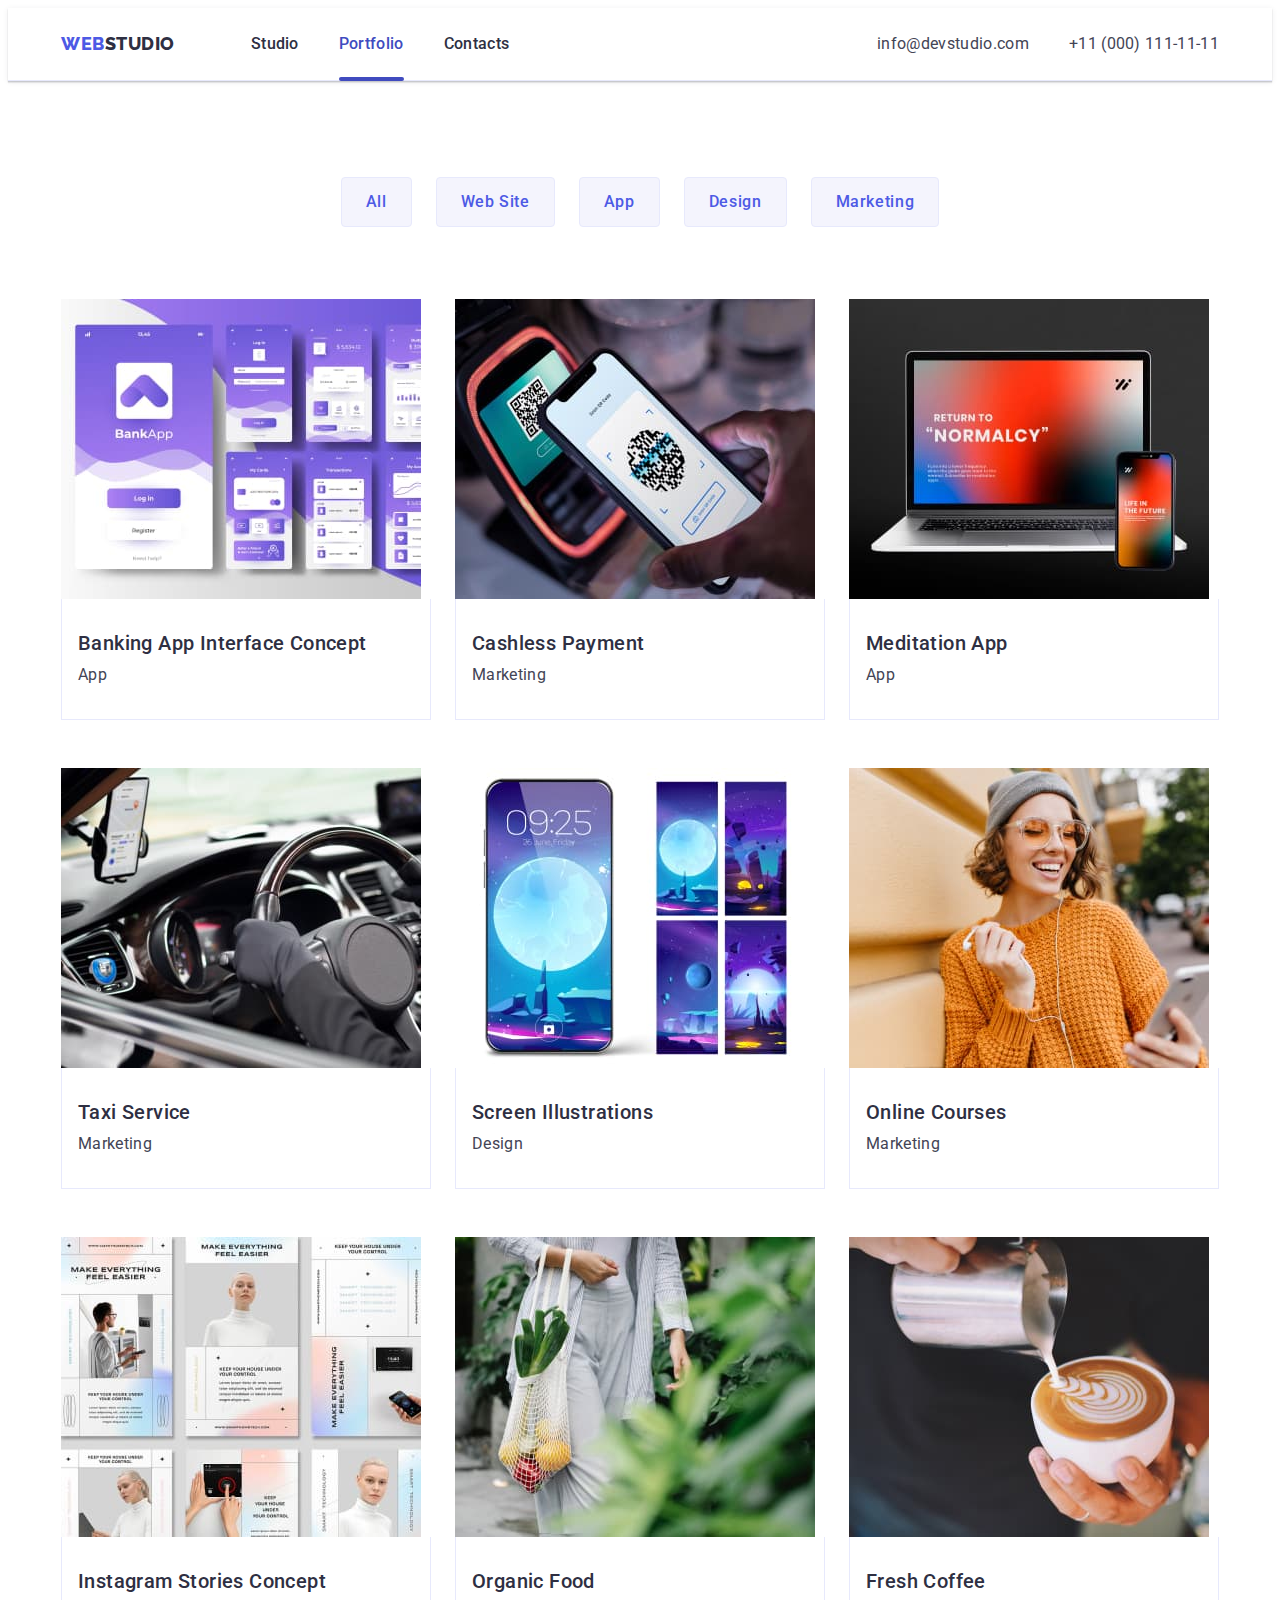
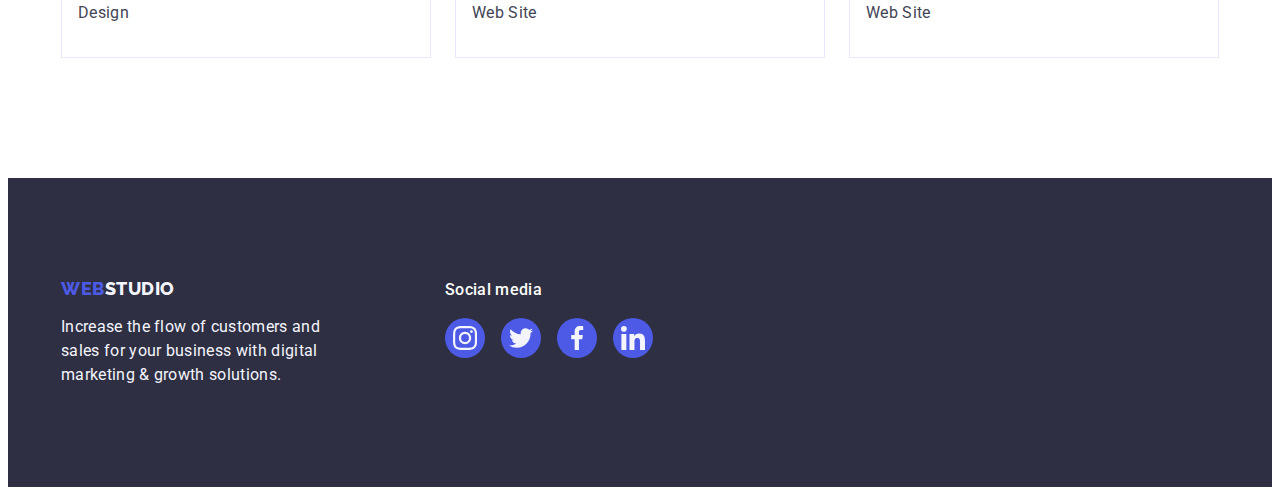
==== portfolio.html @ f2e9cc36 "Initial commit" ====
<!DOCTYPE html>
<html lang="en">
  <head>
    <meta charset="UTF-8" />
    <meta http-equiv="X-UA-Compatible" content="IE=edge" />
    <meta name="viewport" content="width=device-width, initial-scale=1.0" />
    <link rel="preconnect" href="https://fonts.googleapis.com" />
    <link rel="preconnect" href="https://fonts.gstatic.com" crossorigin />
    <link
      href="https://fonts.googleapis.com/css2?family=Raleway:wght@800&family=Roboto:wght@400;500;700;900&display=swap"
      rel="stylesheet"
    />
    <title>WebStudio</title>
    <link
      rel="stylesheet"
      href="https://cdnjs.cloudflare.com/ajax/libs/modern-normalize/2.0.0/modern-normalize.min.css"
      integrity="sha512-4xo8blKMVCiXpTaLzQSLSw3KFOVPWhm/TRtuPVc4WG6kUgjH6J03IBuG7JZPkcWMxJ5huwaBpOpnwYElP/m6wg=="
      crossorigin="anonymous"
      referrerpolicy="no-referrer"
    />
    <link rel="stylesheet" href="./css/styles.css" />
  </head>

  <body>
    <header class="header">
      <div class="container header-container">
        <nav class="header-nav">
          <a class="logo header-logo" href="./index.html"
            >Web<span class="header-logo-span">Studio</span></a
          >
          <ul class="header-menu list">
            <li class="header-menu-item">
              <a class="header-menu-link link" href="./index.html">Studio</a>
            </li>
            <li class="header-menu-item">
              <a
                class="header-menu-link link link-active"
                href="./portfolio.html"
                >Portfolio</a
              >
            </li>
            <li class="header-menu-item">
              <a class="header-menu-link link" href="">Contacts</a>
            </li>
          </ul>
        </nav>

        <address class="header-adr">
          <ul class="header-adr-list list">
            <li class="header-adr-item">
              <a class="header-adr-link link" href="mailto:info@devstudio.com"
                >info@devstudio.com</a
              >
            </li>
            <li class="header-adr-item">
              <a class="header-adr-link link" href="tel:+110001111111"
                >+11 (000) 111-11-11</a
              >
            </li>
          </ul>
        </address>
      </div>
    </header>

    <main>
      <section class="filter section">
        <div class="container filter-container">
          <h1 class="visually-hidden">Our Products</h1>
          <ul class="filter-menu list">
            <li class="filter-menu-item">
              <button class="filter-menu-btn" type="button">All</button>
            </li>
            <li class="filter-menu-item">
              <button class="filter-menu-btn" type="button">Web Site</button>
            </li>
            <li class="filter-menu-item">
              <button class="filter-menu-btn" type="button">App</button>
            </li>
            <li class="filter-menu-item">
              <button class="filter-menu-btn" type="button">Design</button>
            </li>
            <li class="filter-menu-item">
              <button class="filter-menu-btn" type="button">Marketing</button>
            </li>
          </ul>
          <ul class="filter-result list">
            <li class="filter-result-item">
              <a class="filter-result-link link" href=""
                ><div class="filter-result-cover">
                  <img
                    src="./images/op_banking.jpg"
                    alt="Screenshots of Banking App Interface"
                    width="360"
                    height="300"
                  />
                  <p class="filter-cover-text">
                    14 Stylish and User-Friendly App Design Concepts · Task
                    Manager App · Calorie Tracker App · Exotic Fruit Ecommerce
                    App · Cloud Storage App
                  </p>
                </div>
                <div class="filter-result-container">
                  <h2 class="filter-result-title">
                    Banking App Interface Concept
                  </h2>
                  <p class="filter-result-text">App</p>
                </div></a
              >
            </li>
            <li class="filter-result-item">
              <a class="filter-result-link link" href=""
                ><div class="filter-result-cover">
                  <img
                    src="./images/op_payment.jpg"
                    alt="Cashless payment by phone via qr-code"
                    width="360"
                    height="300"
                  />
                  <p class="filter-cover-text">
                    14 Stylish and User-Friendly App Design Concepts · Task
                    Manager App · Calorie Tracker App · Exotic Fruit Ecommerce
                    App · Cloud Storage App
                  </p>
                </div>
                <div class="filter-result-container">
                  <h2 class="filter-result-title">Cashless Payment</h2>
                  <p class="filter-result-text">Marketing</p>
                </div></a
              >
            </li>
            <li class="filter-result-item">
              <a class="filter-result-link link" href=""
                ><div class="filter-result-cover">
                  <img
                    src="./images/op_meditation.jpg"
                    alt="Main page of Meditation App on laptop and phone"
                    width="360"
                    height="300"
                  />
                  <p class="filter-cover-text">
                    14 Stylish and User-Friendly App Design Concepts · Task
                    Manager App · Calorie Tracker App · Exotic Fruit Ecommerce
                    App · Cloud Storage App
                  </p>
                </div>
                <div class="filter-result-container">
                  <h2 class="filter-result-title">Meditation App</h2>
                  <p class="filter-result-text">App</p>
                </div></a
              >
            </li>
            <li class="filter-result-item">
              <a class="filter-result-link link" href=""
                ><div class="filter-result-cover">
                  <img
                    src="./images/op_taxi.jpg"
                    alt="Taxi driver use navigation on phone"
                    width="360"
                    height="300"
                  />
                  <p class="filter-cover-text">
                    14 Stylish and User-Friendly App Design Concepts · Task
                    Manager App · Calorie Tracker App · Exotic Fruit Ecommerce
                    App · Cloud Storage App
                  </p>
                </div>
                <div class="filter-result-container">
                  <h2 class="filter-result-title">Taxi Service</h2>
                  <p class="filter-result-text">Marketing</p>
                </div></a
              >
            </li>
            <li class="filter-result-item">
              <a class="filter-result-link link" href=""
                ><div class="filter-result-cover">
                  <img
                    src="./images/op_screen.jpg"
                    alt="Screenshots of wallpapers for phone"
                    width="360"
                    height="300"
                  />
                  <p class="filter-cover-text">
                    14 Stylish and User-Friendly App Design Concepts · Task
                    Manager App · Calorie Tracker App · Exotic Fruit Ecommerce
                    App · Cloud Storage App
                  </p>
                </div>
                <div class="filter-result-container">
                  <h2 class="filter-result-title">Screen Illustrations</h2>
                  <p class="filter-result-text">Design</p>
                </div></a
              >
            </li>
            <li class="filter-result-item">
              <a class="filter-result-link link" href=""
                ><div class="filter-result-cover">
                  <img
                    src="./images/op_courses.jpg"
                    alt="Girl with phone and earphones"
                    width="360"
                    height="300"
                  />
                  <p class="filter-cover-text">
                    14 Stylish and User-Friendly App Design Concepts · Task
                    Manager App · Calorie Tracker App · Exotic Fruit Ecommerce
                    App · Cloud Storage App
                  </p>
                </div>
                <div class="filter-result-container">
                  <h2 class="filter-result-title">Online Courses</h2>
                  <p class="filter-result-text">Marketing</p>
                </div></a
              >
            </li>
            <li class="filter-result-item">
              <a class="filter-result-link link" href=""
                ><div class="filter-result-cover">
                  <img
                    src="./images/op_instagram.jpg"
                    alt="Screenshots of new concept stories in Instagram"
                    width="360"
                    height="300"
                  />
                  <p class="filter-cover-text">
                    14 Stylish and User-Friendly App Design Concepts · Task
                    Manager App · Calorie Tracker App · Exotic Fruit Ecommerce
                    App · Cloud Storage App
                  </p>
                </div>
                <div class="filter-result-container">
                  <h2 class="filter-result-title">Instagram Stories Concept</h2>
                  <p class="filter-result-text">Design</p>
                </div></a
              >
            </li>
            <li class="filter-result-item">
              <a class="filter-result-link link" href=""
                ><div class="filter-result-cover">
                  <img
                    src="./images/op_org_food.jpg"
                    alt="Woman with a bag of vegetables"
                    width="360"
                    height="300"
                  />
                  <p class="filter-cover-text">
                    14 Stylish and User-Friendly App Design Concepts · Task
                    Manager App · Calorie Tracker App · Exotic Fruit Ecommerce
                    App · Cloud Storage App
                  </p>
                </div>
                <div class="filter-result-container">
                  <h2 class="filter-result-title">Organic Food</h2>
                  <p class="filter-result-text">Web Site</p>
                </div></a
              >
            </li>
            <li class="filter-result-item">
              <a class="filter-result-link link" href=""
                ><div class="filter-result-cover">
                  <img
                    src="./images/op_coffee.jpg"
                    alt="The barista prepares fresh coffee"
                    width="360"
                    height="300"
                  />
                  <p class="filter-cover-text">
                    14 Stylish and User-Friendly App Design Concepts · Task
                    Manager App · Calorie Tracker App · Exotic Fruit Ecommerce
                    App · Cloud Storage App
                  </p>
                </div>
                <div class="filter-result-container">
                  <h2 class="filter-result-title">Fresh Coffee</h2>
                  <p class="filter-result-text">Web Site</p>
                </div></a
              >
            </li>
          </ul>
        </div>
      </section>
    </main>

    <footer class="footer">
      <div class="container footer-container">
        <div class="footer-logo-container">
          <a class="logo footer-logo" href="./index.html"
            >Web<span class="footer-logo-span">Studio</span></a
          >
          <p class="footer-text">
            Increase the flow of customers and sales for your business with
            digital marketing & growth solutions.
          </p>
        </div>
        <div class="footer-soc-container">
          <p class="footer-soc-text">Social media</p>
          <ul class="footer-soc-list">
            <li class="footer-soc-item">
              <a
                class="footer-soc-link"
                href=""
                aria-label="instagram"
                target="_blank"
                rel="noopener noreferrer"
              >
                <svg class="foter-soc-icon" width="24" height="24">
                  <use href="./images/icons.svg#icon-instagram"></use>
                </svg>
              </a>
            </li>
            <li class="footer-soc-item">
              <a
                class="footer-soc-link"
                href=""
                aria-label="twitter"
                target="_blank"
                rel="noopener noreferrer"
              >
                <svg class="foter-soc-icon" width="24" height="24">
                  <use href="./images/icons.svg#icon-twitter"></use>
                </svg>
              </a>
            </li>
            <li class="footer-soc-item">
              <a
                class="footer-soc-link"
                href=""
                aria-label="facebook"
                target="_blank"
                rel="noopener noreferrer"
              >
                <svg class="foter-soc-icon" width="24" height="24">
                  <use href="./images/icons.svg#icon-facebook"></use>
                </svg>
              </a>
            </li>
            <li class="footer-soc-item">
              <a
                class="footer-soc-link"
                href=""
                aria-label="linkedin"
                target="_blank"
                rel="noopener noreferrer"
              >
                <svg class="foter-soc-icon" width="24" height="24">
                  <use href="./images/icons.svg#icon-linkedin"></use>
                </svg>
              </a>
            </li>
          </ul>
        </div>
      </div>
    </footer>
  </body>
</html>
---- css/styles.css ----
/**----------Variables-------*/
:root {
  --color-dark: #2e2f42;
  --color-light: #f4f4fd;
  --color-text: #434455;
  --color-primary-brand: #4d5ae5;
  --color-pressed: #404bbf;
  --color-whitebg: #ffffff;
  --color-accent: #e7e9fc;
  --color-subtle: #8e8f99;
  --color-success: #31d0aa;
  --color-modalbg: #fcfcfc;
  --transition: 250ms cubic-bezier(0.4, 0, 0.2, 1);
}

/**-----------Global----------*/

body {
  font-family: 'Roboto', sans-serif;
  font-size: 16px;
  color: var(--color-text);
  background-color: var(--color-whitebg);
}

p,
h1,
h2,
h3,
h4,
h5,
h6 {
  margin: 0;
}

a {
  text-decoration: none;
}

ul {
  margin: 0;
  padding-left: 0;
  list-style-type: none;
}

img {
  display: block;
}

.container {
  width: 1158px;
  padding-left: 15px;
  padding-right: 15px;
  margin: 0 auto;
}

.visually-hidden {
  position: absolute;
  width: 1px;
  height: 1px;
  margin: -1px;
  border: 0;
  padding: 0;
  white-space: nowrap;
  clip-path: inset(100%);
  clip: rect(0 0 0 0);
  overflow: hidden;
}

/**-----------Header----------------*/

.header {
  border-bottom: 1px solid var(--color-accent);
  box-shadow: 0px 2px 1px rgba(46, 47, 66, 0.08),
    0px 1px 1px rgba(46, 47, 66, 0.16), 0px 1px 6px rgba(46, 47, 66, 0.08);
}

.header-container {
  display: flex;
  align-items: center;
  justify-content: space-between;
}

.logo {
  font-family: 'Raleway', sans-serif;
  font-weight: 800;
  font-size: 18px;
  line-height: 1.17;
  letter-spacing: 0.03em;
  text-transform: uppercase;
  color: var(--color-primary-brand);
}

.header-logo {
  margin-right: 76px;
}

.header-nav {
  display: flex;
  align-items: center;
}

.header-logo-span {
  color: var(--color-dark);
}

.header-menu {
  display: flex;
  gap: 40px;
}

.header-menu-link {
  display: inline-block;
  font-weight: 500;
  line-height: 1.5;
  letter-spacing: 0.02em;
  color: var(--color-dark);
  padding-top: 24px;
  padding-bottom: 24px;
  transition: color var(--transition);
}

.header-menu-link:focus,
.header-menu-link:hover {
  color: var(--color-pressed);
}

.link-active {
  position: relative;
  color: var(--color-pressed);
}

.link-active::after {
  position: absolute;
  content: '';
  height: 4px;
  width: 100%;
  left: 0;
  bottom: -1px;
  background-color: var(--color-pressed);
  border-radius: 2px;
}

.header-adr {
  font-style: normal;
}

.header-adr-list {
  display: flex;
  gap: 40px;
}

.header-adr-link {
  line-height: 1.5;
  letter-spacing: 0.02em;
  color: currentColor;
  transition: color var(--transition);
}

.header-adr-link:hover,
.header-adr-link:focus {
  color: var(--color-pressed);
}

/**-------------Main-S1--Hero--------*/

.section {
  padding-top: 120px;
  padding-bottom: 120px;
}

.hero {
  background-color: var(--color-dark);
  padding-top: 188px;
  padding-bottom: 188px;
  max-width: 1440px;
  margin: 0 auto;
  background-image: linear-gradient(
      rgba(46, 47, 66, 0.7),
      rgba(46, 47, 66, 0.7)
    ),
    url(../images/bg_office.jpg);
  background-repeat: no-repeat;
  background-position: center;
  background-size: cover;
}

.hero-title {
  font-size: 56px;
  line-height: 1.07;
  letter-spacing: 0.02em;
  text-align: center;
  color: var(--color-whitebg);
  max-width: 496px;
  margin: 0 auto 48px;
}

.hero-btn {
  display: block;
  min-width: 169px;
  font-weight: 500;
  font-size: 16px;
  line-height: 1.5;
  letter-spacing: 0.04em;
  background-color: var(--color-primary-brand);
  border-radius: 4px;
  border: none;
  color: var(--color-whitebg);
  padding: 16px 32px;
  margin: 0 auto;
  cursor: pointer;
  transition: background-color var(--transition);
  /* border-color var(--transition) */
}

.hero-btn:hover,
.hero-btn:focus {
  background-color: var(--color-pressed);
  border-color: var(--color-pressed);
}

/**-------------Main-S2--Choose-------*/

.choose-list {
  display: flex;
  gap: 24px;
}

.choose-list-item {
  width: calc((100% - 72px) / 4);
}

.choose-list-block {
  display: flex;
  align-items: center;
  justify-content: center;
  height: 112px;
  background-color: var(--color-light);
  border-radius: 4px;
  margin-bottom: 8px;
}

.choose-list-title {
  font-weight: 500;
  font-size: 20px;
  line-height: 1.2;
  letter-spacing: 0.02em;
  color: var(--color-dark);
  margin-bottom: 8px;
}

.choose-list-text {
  line-height: 1.5;
  letter-spacing: 0.02em;
}

/**-------------Main-S3--Products-------*/

.product {
  padding-top: 0;
}

.product-title {
  font-size: 36px;
  line-height: 1.11;
  letter-spacing: 0.02em;
  text-align: center;
  text-transform: capitalize;
  color: var(--color-dark);
  max-width: 324px;
  margin: 0 auto 72px;
}

.product-list {
  display: flex;
  gap: 24px;
}

.product-list-item {
  width: calc((100% - 48px) / 3);
}

/**-------------Main-S4--Team-------*/

.team {
  background-color: var(--color-light);
}

.team-title {
  max-width: 163px;
  font-size: 36px;
  line-height: 1.11;
  letter-spacing: 0.02em;
  text-align: center;
  text-transform: capitalize;
  color: var(--color-dark);
  margin: 0 auto 72px;
}

.team-list {
  display: flex;
  gap: 24px;
}

.team-list-item {
  width: calc((100% -72px) / 4);
  background-color: var(--color-whitebg);
  border-radius: 0px 0px 4px 4px;
  box-shadow: 0px 1px 6px rgba(46, 47, 66, 0.08),
    0px 1px 1px rgba(46, 47, 66, 0.16), 0px 2px 1px rgba(46, 47, 66, 0.08);
}

.team-list-container {
  padding: 32px 0;
}

.team-list-title {
  font-weight: 500;
  font-size: 20px;
  line-height: 1.2;
  letter-spacing: 0.02em;
  color: var(--color-dark);
  text-align: center;
  margin-bottom: 8px;
}

.team-list-text {
  line-height: 1.5;
  letter-spacing: 0.02em;
  text-align: center;
  margin-bottom: 8px;
}

.team-soc-list {
  display: flex;
  gap: 24px;
  justify-content: center;
}

.team-soc-item {
  width: 40px;
  height: 40px;
}

.team-soc-link {
  width: 100%;
  height: 100%;
  background-color: var(--color-primary-brand);
  border-radius: 50%;
  display: flex;
  justify-content: center;
  align-items: center;
  transition: background-color var(--transition);
}

.team-soc-link:hover,
.team-soc-link:focus {
  background-color: var(--color-pressed);
}

.team-soc-icon {
  fill: var(--color-light);
}

/**-------------Main-S5--Customers-------*/

.customers {
  padding: 120px 0;
}

.customers-title {
  font-size: 36px;
  line-height: 1.11;
  letter-spacing: 0.02em;
  text-align: center;
  text-transform: capitalize;
  color: var(--color-dark);
  margin-bottom: 72px;
}

.customers-list {
  display: flex;
  gap: 24px;
  height: 88px;
}

.customers-list-item {
  width: calc((100% - 120px) / 6);
}

.customers-item-link {
  width: 100%;
  height: 100%;
  display: flex;
  align-items: center;
  justify-content: center;
  color: var(--color-subtle);
  border: 1px solid var(--color-subtle);
  border-radius: 4px;
  transition: border-color var(--transition), color var(--transition);
}

.customers-item-icon {
  fill: currentColor;
}

.customers-item-link:hover,
.customers-item-link:focus {
  color: var(--color-pressed);
  border-color: var(--color-pressed);
}

/**-------------Footer-------------------*/

.footer {
  background-color: var(--color-dark);
  padding: 100px 0;
}

.footer-container {
  display: flex;
  align-items: baseline;
}

.footer-logo-container {
  margin-right: 120px;
}

.footer-logo {
  display: inline-block;
  margin-bottom: 16px;
}

.footer-logo-span {
  color: var(--color-light);
}

.footer-text {
  max-width: 264px;
  line-height: 1.5;
  letter-spacing: 0.02em;
  color: var(--color-light);
}

.footer-soc-text {
  max-width: 98px;
  font-weight: 500;
  /* font-size: 16px; */
  line-height: 1.5;
  letter-spacing: 0.02em;
  color: var(--color-whitebg);
  margin-bottom: 16px;
}

.footer-soc-list {
  display: flex;
  gap: 16px;
  height: 40px;
  width: 208px;
}

.footer-soc-item {
  width: 40px;
  height: 40px;
}

.footer-soc-link {
  width: 100%;
  height: 100%;
  background-color: var(--color-primary-brand);
  border-radius: 50%;
  display: flex;
  justify-content: center;
  align-items: center;
  transition: background-color var(--transition);
}
.foter-soc-icon {
  fill: var(--color-light);
}

.footer-soc-link:hover,
.footer-soc-link:focus {
  background-color: var(--color-success);
}

/**------------Page2-Portfolio--------------*/

.filter {
  padding-top: 96px;
}

.filter-menu {
  display: flex;
  gap: 24px;
  justify-content: center;
  margin-bottom: 72px;
}

.filter-menu-btn {
  font-family: inherit;
  font-weight: 500;
  font-size: 16px;
  line-height: 1.5;
  letter-spacing: 0.04em;
  color: var(--color-primary-brand);
  background-color: var(--color-light);
  border-color: var(--color-accent);
  cursor: pointer;
  padding: 12px 24px;
  border: 1px solid var(--color-accent);
  border-radius: 4px;
  transition: color var(--transition), background-color var(--transition),
    border-color var(--transition), box-shadow var(--transition);
}

.filter-menu-btn:hover,
.filter-menu-btn:focus {
  color: var(--color-whitebg);
  background-color: var(--color-pressed);
  border: 1px solid transparent;
  box-shadow: 0px 3px 1px rgba(0, 0, 0, 0.1), 0px 2px 1px rgba(0, 0, 0, 0.08),
    0px 2px 2px rgba(0, 0, 0, 0.12);
}

.filter-result {
  display: flex;
  flex-wrap: wrap;
  gap: 48px 24px;
}

.filter-result-item {
  width: calc((100% - 48px) / 3);
}

.filter-result-link {
  display: block;
  transition: box-shadow var(--transition);
}

.filter-result-link:hover,
.filter-result-link:focus {
  box-shadow: 0px 1px 6px rgba(46, 47, 66, 0.08),
    0px 1px 1px rgba(46, 47, 66, 0.16), 0px 2px 1px rgba(46, 47, 66, 0.08);
}

.filter-result-cover {
  position: relative;
  overflow: hidden;
}

.filter-cover-text {
  padding: 40px 32px;
  line-height: 1.5;
  letter-spacing: 0.02em;
  color: var(--color-light);
  position: absolute;
  top: 0;
  left: 0;
  height: 100%;
  background-color: var(--color-primary-brand);
  transform: translateY(100%);
  transition: transform var(--transition);
}

.filter-result-link:hover .filter-cover-text,
.filter-result-link:focus .filter-cover-text {
  transform: translate(0);
}

.filter-result-container {
  padding: 32px 16px;
  border: 1px solid var(--color-accent);
  border-top: none;
}

.filter-result-title {
  font-weight: 500;
  font-size: 20px;
  line-height: 1.2;
  letter-spacing: 0.02em;
  color: var(--color-dark);
  margin-bottom: 8px;
}

.filter-result-text {
  line-height: 1.5;
  letter-spacing: 0.02em;
  color: var(--color-text);
}

/**-----------Backdrop-------------*/

.backdrop {
  position: fixed;
  top: 0;
  z-index: 999;
  width: 100vw;
  height: 100vh;
  background-color: rgba(46, 47, 66, 0.4);
  transition: opacity var(--transition), visibility var(--transition);
}

.modal {
  position: absolute;
  top: 50%;
  left: 50%;
  transform: translate(-50%, -50%) scale(1);
  transition: transform var(--transition);
  width: 408px;
  min-height: 584px;
  /* padding: 24px; */
  background-color: var(--color-modalbg);
  box-shadow: 0px 1px 1px rgba(0, 0, 0, 0.14), 0px 1px 3px rgba(0, 0, 0, 0.12),
    0px 2px 1px rgba(0, 0, 0, 0.2);
  border-radius: 4px;
}

.modal-btn {
  display: flex;
  align-items: center;
  justify-content: center;
  position: absolute;
  top: 24px;
  right: 24px;
  width: 24px;
  height: 24px;
  border-radius: 50%;
  padding: 0;
  border: 1px solid rgba(0, 0, 0, 0.1);
  background-color: var(--color-accent);
  cursor: pointer;
  transition: background-color var(--transition), border var(--transition);
}

.is-hidden {
  visibility: hidden;
  opacity: 0;
  pointer-events: none;
}

.backdrop.is-hidden .modal {
  transform: translate(-50%, -25%) scale(0);
}

.modal-btn:hover,
.modal-btn:focus {
  background-color: var(--color-pressed);
  border: none;
}

.modal-btn-close {
  transition: fill var(--transition);
}

.modal-btn:hover .modal-btn-close,
.modal-btn:focus .modal-btn-close {
  fill: var(--color-whitebg);
}
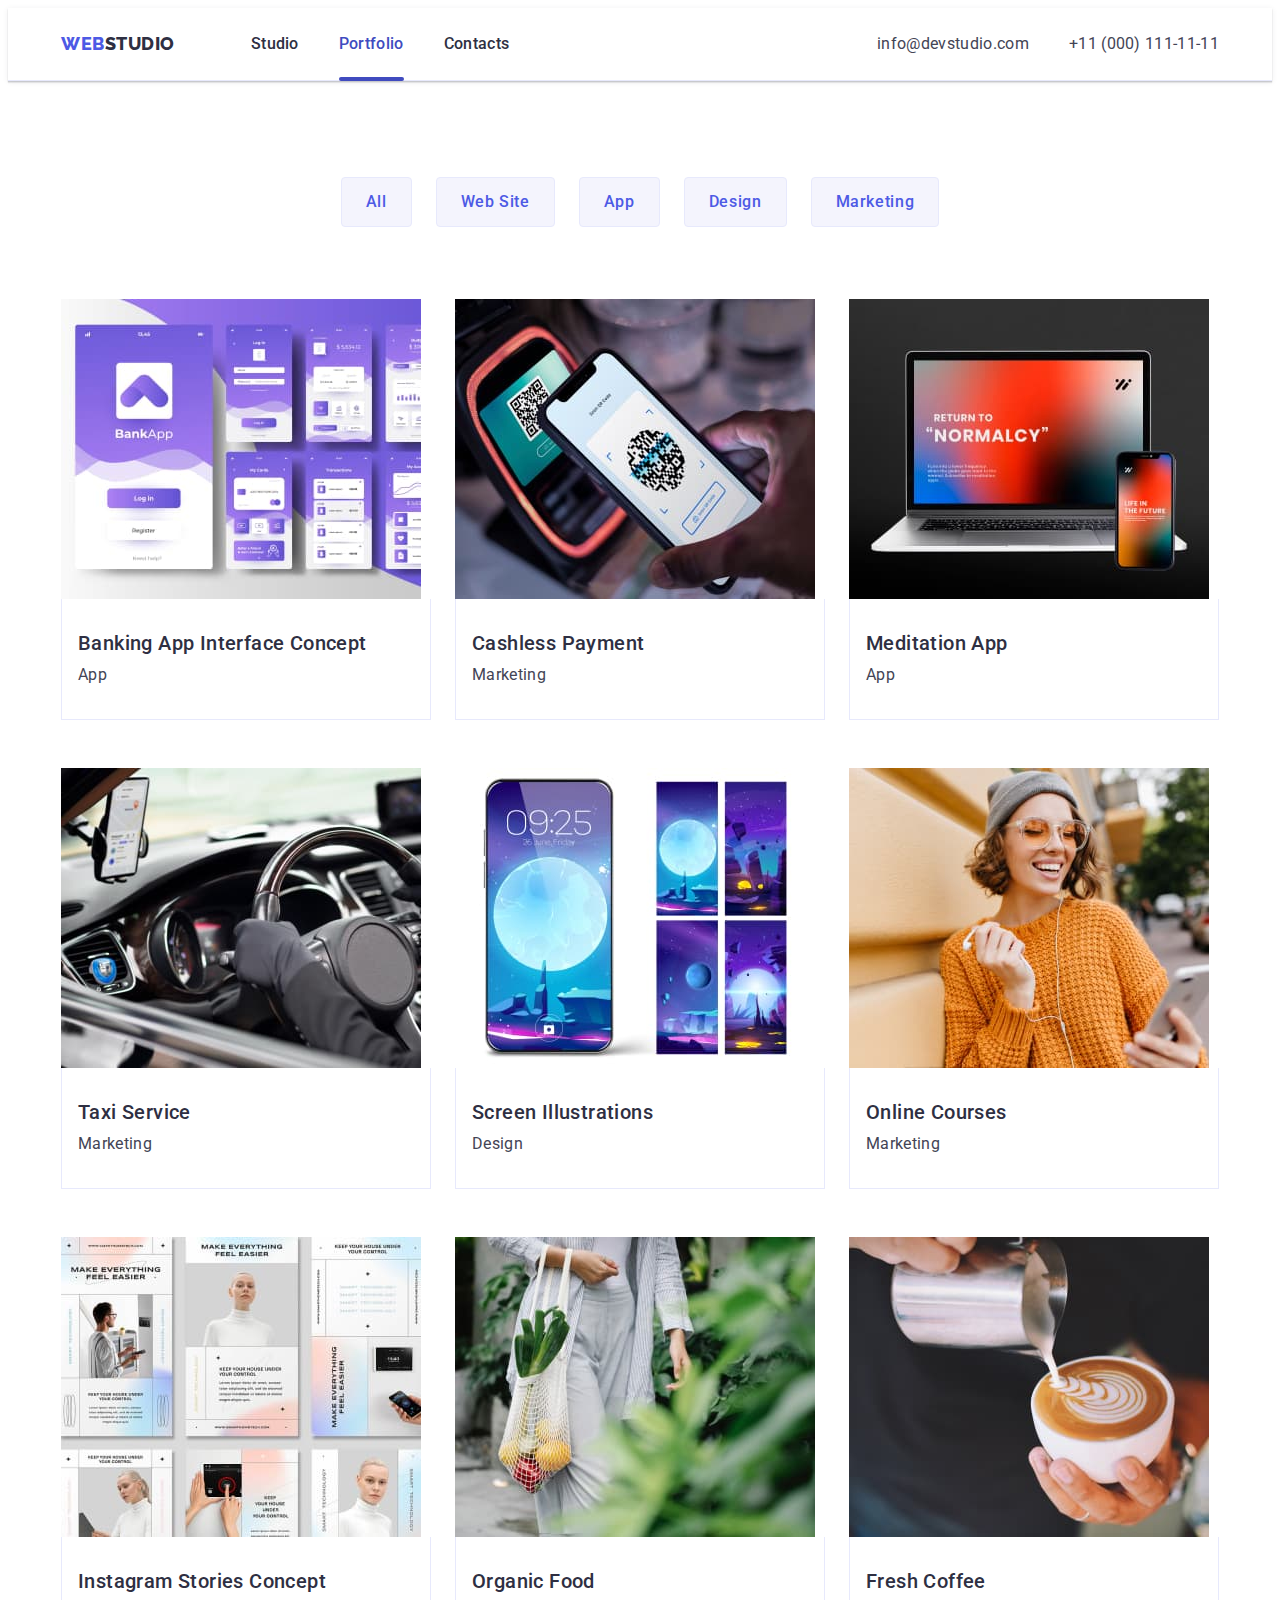
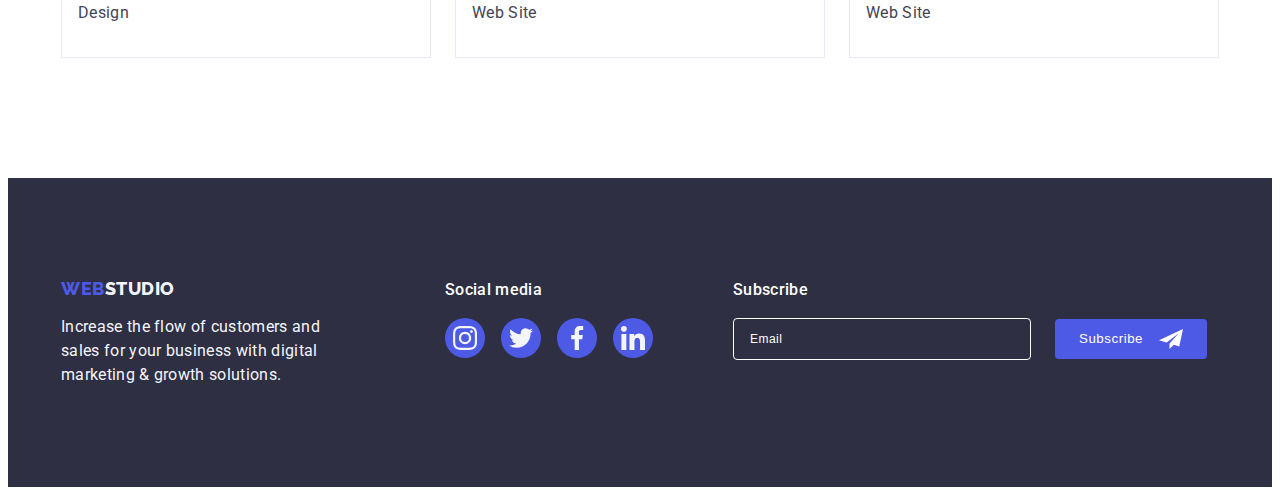
==== commit 8b1697f0: "add footer sibscribe" ====
--- a/portfolio.html
+++ b/portfolio.html
@@ -291,6 +291,7 @@
             digital marketing & growth solutions.
           </p>
         </div>
+
         <div class="footer-soc-container">
           <p class="footer-soc-text">Social media</p>
           <ul class="footer-soc-list">
@@ -348,6 +349,28 @@
             </li>
           </ul>
         </div>
+
+        <div class="footer-subscribe-container">
+          <p class="footer-subscribe-text">Subscribe</p>
+          <form
+            class="footer-subscribe-form"
+            name="subscribe_form"
+            autocomplete="off"
+          >
+            <input
+              class="footer-input"
+              type="text"
+              name="subscribe"
+              placeholder="Email"
+            />
+            <button class="footer-btn" type="submit">
+              Subscribe
+              <svg class="footer-btn-icon" width="24" height="24">
+                <use href="./images/icons.svg#icon-send"></use>
+              </svg>
+            </button>
+          </form>
+        </div>
       </div>
     </footer>
   </body>
--- a/css/styles.css
+++ b/css/styles.css
@@ -209,7 +209,7 @@
   margin: 0 auto;
   cursor: pointer;
   transition: background-color var(--transition);
-  /* border-color var(--transition) */
+  box-shadow: 0px 4px 4px rgba(0, 0, 0, 0.15);
 }
 
 .hero-btn:hover,
@@ -441,10 +441,13 @@
   color: var(--color-light);
 }
 
+.footer-soc-container {
+  margin-right: 80px;
+}
+
 .footer-soc-text {
   max-width: 98px;
   font-weight: 500;
-  /* font-size: 16px; */
   line-height: 1.5;
   letter-spacing: 0.02em;
   color: var(--color-whitebg);
@@ -480,6 +483,67 @@
 .footer-soc-link:hover,
 .footer-soc-link:focus {
   background-color: var(--color-success);
+}
+
+.footer-subscribe-container {
+}
+
+.footer-subscribe-text {
+  font-weight: 500;
+  line-height: 1.5;
+  letter-spacing: 0.02em;
+  color: var(--color-whitebg);
+  margin-bottom: 16px;
+}
+
+.footer-subscribe-form {
+  display: flex;
+  align-items: center;
+  justify-content: center;
+  gap: 24px;
+}
+
+.footer-input {
+  width: 264px;
+  height: 40px;
+  border: 1px solid var(--color-whitebg);
+  border-radius: 4px;
+  background-color: transparent;
+  outline: transparent;
+  font-size: 12px;
+  line-height: 2;
+  letter-spacing: 0.04em;
+  color: var(--color-whitebg);
+  padding: 0px 16px;
+}
+
+.footer-input::placeholder {
+  color: var(--color-whitebg);
+}
+
+.footer-btn {
+  display: flex;
+  align-items: center;
+  text-align: center;
+  gap: 16px;
+  padding: 8px 24px;
+  background-color: var(--color-primary-brand);
+  border-radius: 4px;
+  border: none;
+  cursor: pointer;
+  font-weight: 500;
+  line-height: 1.5;
+  letter-spacing: 0.04em;
+  color: var(--color-whitebg);
+  /* position: relative; */
+}
+
+.footer-btn-icon {
+  /* position: absolute;
+  right: 141px;
+  top: 50%;
+  transform: translatey(-50%); */
+  fill: var(--color-whitebg);
 }
 
 /**------------Page2-Portfolio--------------*/
@@ -607,11 +671,11 @@
   transition: transform var(--transition);
   width: 408px;
   min-height: 584px;
-  /* padding: 24px; */
   background-color: var(--color-modalbg);
   box-shadow: 0px 1px 1px rgba(0, 0, 0, 0.14), 0px 1px 3px rgba(0, 0, 0, 0.12),
     0px 2px 1px rgba(0, 0, 0, 0.2);
   border-radius: 4px;
+  padding: 72px 24px 24px;
 }
 
 .modal-btn {
@@ -655,3 +719,152 @@
 .modal-btn:focus .modal-btn-close {
   fill: var(--color-whitebg);
 }
+
+.modal-text {
+  font-weight: 500;
+  line-height: 1.5;
+  text-align: center;
+  letter-spacing: 0.02em;
+  color: var(--color-dark);
+  margin-bottom: 16px;
+}
+
+.modal-field {
+  margin-bottom: 8px;
+}
+
+.modal-label {
+  display: inline-block;
+  font-size: 12px;
+  line-height: 1.17;
+  letter-spacing: 0.04em;
+  color: var(--color-subtle);
+  margin-bottom: 4px;
+}
+
+.input-wrap {
+  position: relative;
+}
+
+.modal-input {
+  width: 100%;
+  height: 40px;
+  border: 1px solid rgba(46, 47, 66, 0.4);
+  border-radius: 4px;
+  background-color: transparent;
+  outline: transparent;
+  padding-left: 38px;
+  padding-right: 16px;
+  font-size: 14px;
+  color: var(--color-dark);
+  transition: border-color var(--transition);
+}
+
+.modal-input-icon {
+  position: absolute;
+  left: 16px;
+  bottom: 50%;
+  transform: translateY(50%);
+  fill: var(--color-dark);
+  transition: fill var(--transition);
+}
+
+.modal-input:focus {
+  border-color: var(--color-primary-brand);
+}
+
+.modal-input:focus + .modal-input-icon {
+  fill: var(--color-primary-brand);
+}
+
+.modal-field-textarea {
+  margin-bottom: 16px;
+}
+
+.modal-textarea {
+  width: 100%;
+  height: 120px;
+  resize: none;
+  border: 1px solid rgba(46, 47, 66, 0.4);
+  border-radius: 4px;
+  background-color: transparent;
+  outline: transparent;
+  padding: 8px 16px;
+  font-size: 12px;
+  color: var(--color-dark);
+  transition: border-color var(--transition);
+}
+
+.modal-textarea::placeholder {
+  color: rgba(46, 47, 66, 0.4);
+}
+
+.modal-textarea:focus {
+  border-color: var(--color-primary-brand);
+}
+
+.modal-field-check {
+  margin-bottom: 24px;
+}
+
+.check-text {
+  display: flex;
+  align-items: center;
+  font-size: 12px;
+  line-height: 1.17;
+  letter-spacing: 0.04em;
+  color: var(--color-subtle);
+}
+
+.check-text a {
+  margin-left: 0.35em;
+  color: var(--color-primary-brand);
+  text-decoration: underline;
+}
+
+.check-text span {
+  display: flex;
+  align-items: center;
+  justify-content: center;
+  width: 16px;
+  height: 16px;
+  border: 1px solid rgba(46, 47, 66, 0.4);
+  border-radius: 2px;
+  margin-right: 8px;
+  fill: transparent;
+}
+
+.modal-check:checked + .check-text span {
+  background-color: var(--color-pressed);
+  border: none;
+  fill: var(--color-light);
+}
+
+.form-button {
+  display: block;
+  width: 169px;
+  height: 56px;
+  background-color: var(--color-primary-brand);
+  box-shadow: 0px 4px 4px rgba(0, 0, 0, 0.15);
+  border-radius: 4px;
+  border: none;
+  padding: 16px 32px;
+  margin: 0 auto;
+  font-weight: 500;
+  line-height: 1.5;
+  text-align: center;
+  letter-spacing: 0.04em;
+  color: var(--color-whitebg);
+  cursor: pointer;
+  transition: background-color var(--transition);
+}
+
+.form-button:hover,
+.form-button:focus {
+  background-color: var(--color-pressed);
+}
+
+.form-button:disabled {
+  background-color: #8e8f99;
+  color: #434455;
+}
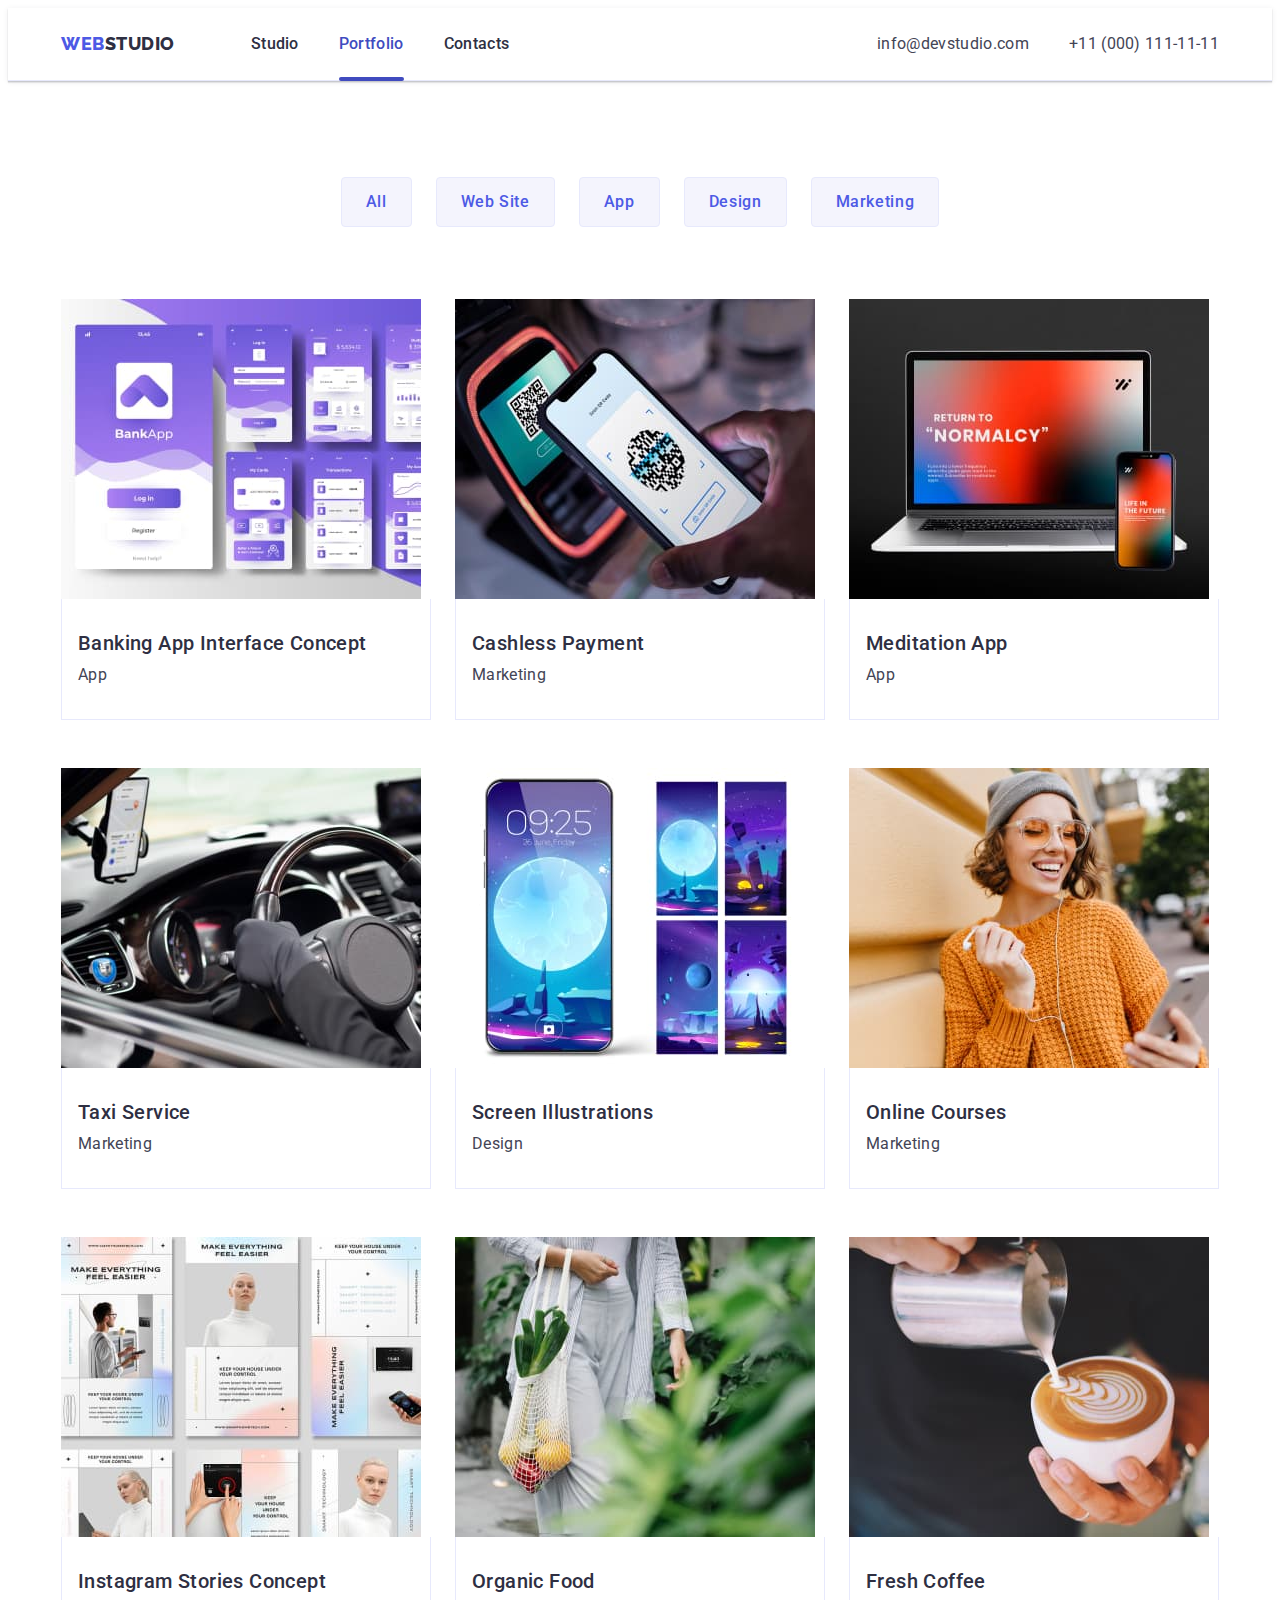
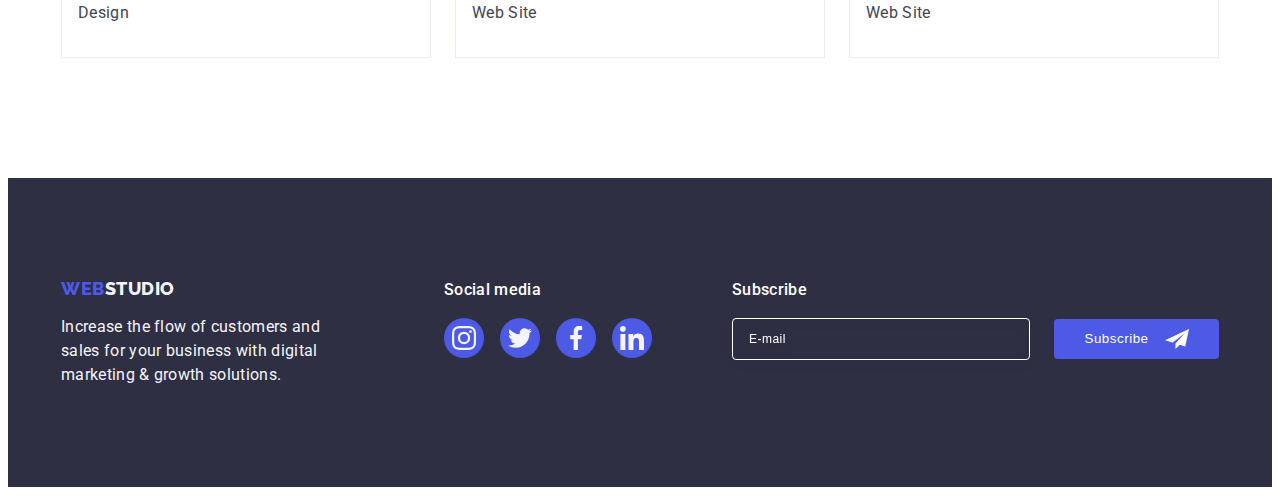
==== commit 45fbc354: "fix bugs" ====
--- a/portfolio.html
+++ b/portfolio.html
@@ -357,12 +357,13 @@
             name="subscribe_form"
             autocomplete="off"
           >
-            <input
-              class="footer-input"
-              type="text"
-              name="subscribe"
-              placeholder="Email"
-            />
+            <label class="footer-label">
+              <input
+                class="footer-input"
+                type="email"
+                name="subscribe"
+                placeholder="E-mail"
+            /></label>
             <button class="footer-btn" type="submit">
               Subscribe
               <svg class="footer-btn-icon" width="24" height="24">
--- a/css/styles.css
+++ b/css/styles.css
@@ -485,9 +485,6 @@
   background-color: var(--color-success);
 }
 
-.footer-subscribe-container {
-}
-
 .footer-subscribe-text {
   font-weight: 500;
   line-height: 1.5;
@@ -509,9 +506,9 @@
   border: 1px solid var(--color-whitebg);
   border-radius: 4px;
   background-color: transparent;
-  outline: transparent;
+  filter: drop-shadow(0px 4px 4px rgba(0, 0, 0, 0.15));
   font-size: 12px;
-  line-height: 2;
+  line-height: 1.5;
   letter-spacing: 0.04em;
   color: var(--color-whitebg);
   padding: 0px 16px;
@@ -524,8 +521,9 @@
 .footer-btn {
   display: flex;
   align-items: center;
+  justify-content: center;
   text-align: center;
-  gap: 16px;
+  min-width: 165px;
   padding: 8px 24px;
   background-color: var(--color-primary-brand);
   border-radius: 4px;
@@ -535,15 +533,17 @@
   line-height: 1.5;
   letter-spacing: 0.04em;
   color: var(--color-whitebg);
-  /* position: relative; */
+  transition: background-color var(--transition);
 }
 
 .footer-btn-icon {
-  /* position: absolute;
-  right: 141px;
-  top: 50%;
-  transform: translatey(-50%); */
   fill: var(--color-whitebg);
+  margin-left: 16px;
+}
+
+.footer-btn:hover,
+.footer-btn:focus {
+  background-color: var(--color-pressed);
 }
 
 /**------------Page2-Portfolio--------------*/
